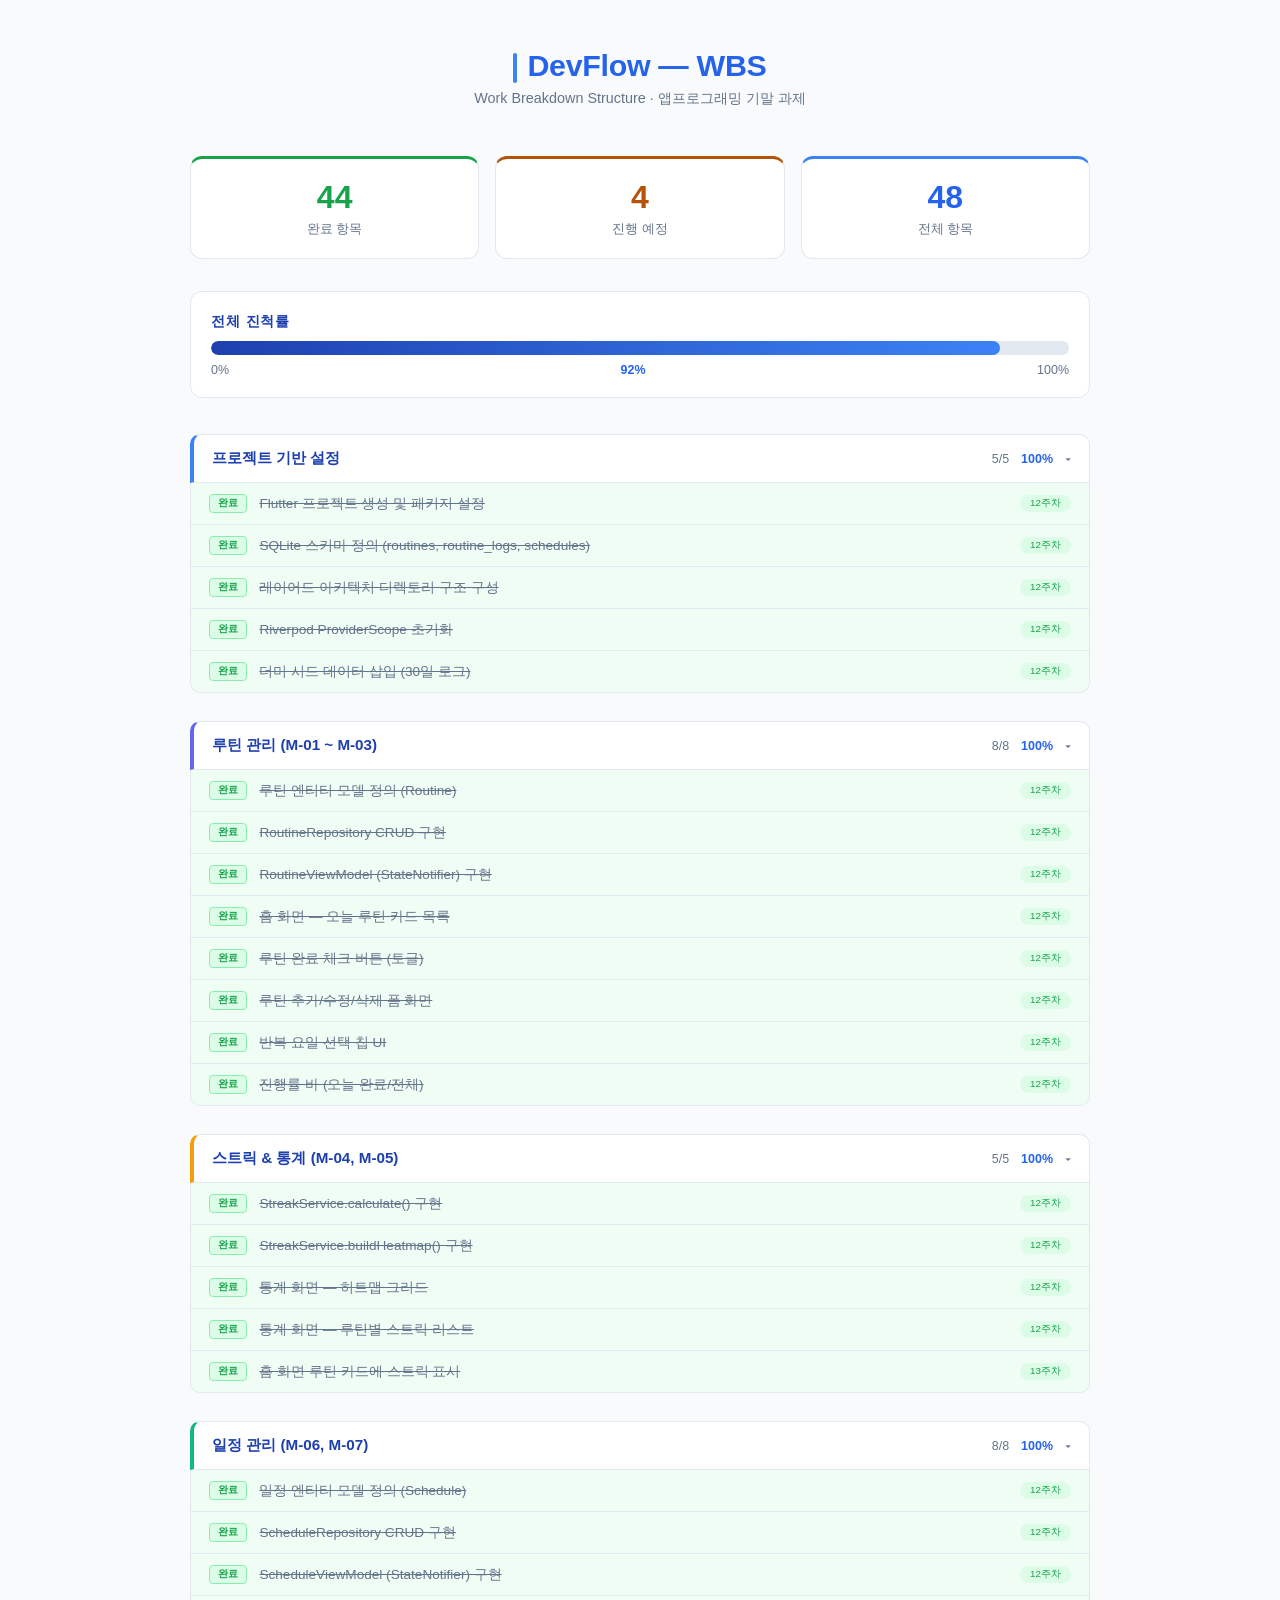
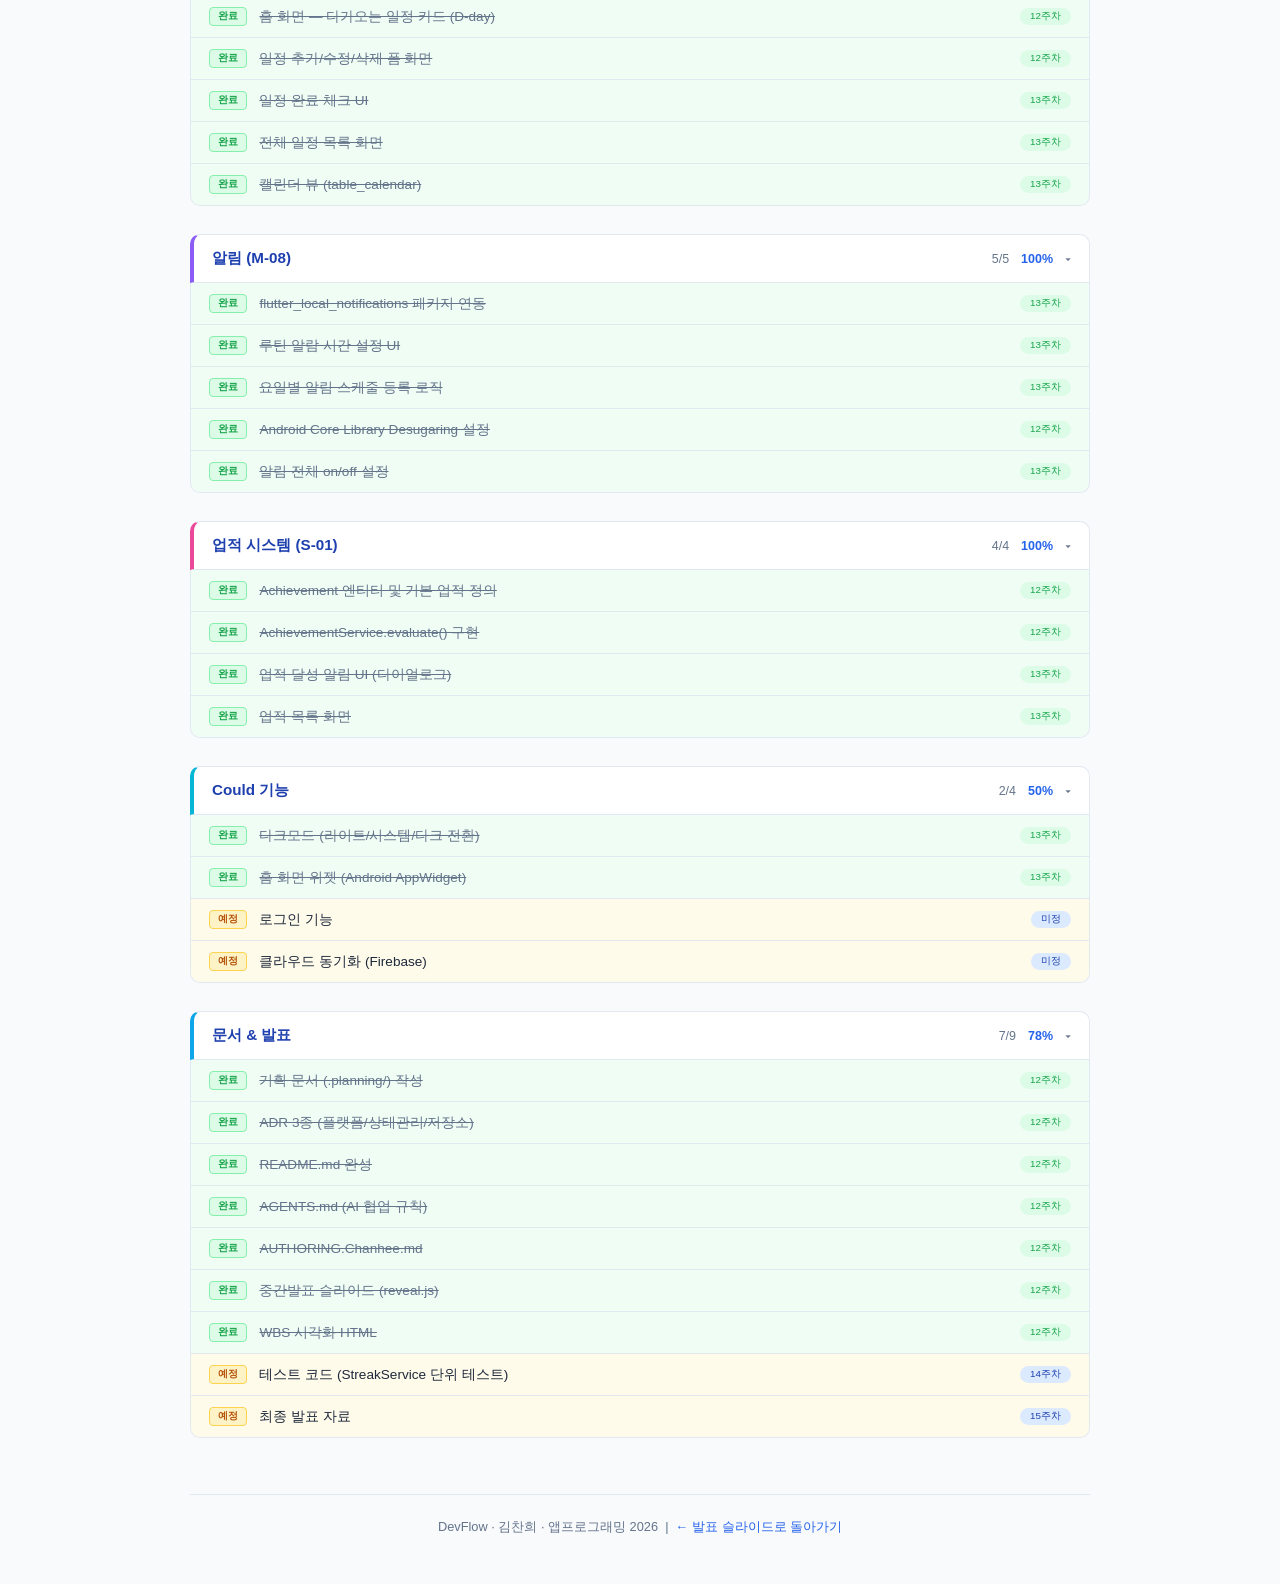
==== wbs.html @ cd8bafc4 "update" ====
<!DOCTYPE html>
<html lang="ko">
<head>
<meta charset="UTF-8">
<meta name="viewport" content="width=device-width, initial-scale=1.0">
<title>DevFlow — WBS</title>
<style>
  :root {
    --primary:      #2563eb;
    --secondary:    #1e40af;
    --accent:       #3b82f6;
    --bg:           #f8fafc;
    --card:         #ffffff;
    --card-border:  #e2e8f0;
    --text:         #1e293b;
    --muted:        #64748b;
    --green:        #16a34a;
    --green-bg:     #dcfce7;
    --green-border: #86efac;
    --amber:        #b45309;
    --amber-bg:     #fef3c7;
    --amber-border: #fcd34d;
  }
  * { box-sizing: border-box; margin: 0; padding: 0; }
  body {
    background: var(--bg);
    color: var(--text);
    font-family: 'Segoe UI', sans-serif;
    padding: 48px 20px;
    min-height: 100vh;
  }
  .container { max-width: 900px; margin: 0 auto; }

  /* 헤더 */
  header { text-align: center; margin-bottom: 48px; }
  header h1 {
    color: var(--primary);
    font-size: 1.9em;
    font-weight: bold;
    letter-spacing: -0.01em;
    margin-bottom: 6px;
  }
  header h1 span {
    display: inline-block;
    width: 4px;
    height: 1em;
    background: var(--accent);
    border-radius: 2px;
    vertical-align: middle;
    margin-right: 10px;
  }
  header p { color: var(--muted); font-size: 0.9em; }

  /* 요약 카드 */
  .summary-bar {
    display: grid;
    grid-template-columns: repeat(3, 1fr);
    gap: 16px;
    margin-bottom: 32px;
  }
  .summary-card {
    background: var(--card);
    border: 1px solid var(--card-border);
    border-radius: 12px;
    padding: 20px;
    text-align: center;
    border-top: 3px solid var(--accent);
  }
  .summary-card.green { border-top-color: var(--green); }
  .summary-card.amber { border-top-color: var(--amber); }
  .summary-card .num { font-size: 2em; font-weight: bold; color: var(--primary); }
  .summary-card.green .num { color: var(--green); }
  .summary-card.amber .num { color: var(--amber); }
  .summary-card .label { color: var(--muted); font-size: 0.82em; margin-top: 4px; }

  /* 전체 진척률 */
  .overall-progress {
    background: var(--card);
    border: 1px solid var(--card-border);
    border-radius: 12px;
    padding: 20px;
    margin-bottom: 36px;
  }
  .overall-progress h3 {
    color: var(--secondary);
    margin-bottom: 10px;
    font-size: 0.9em;
    text-transform: uppercase;
    letter-spacing: 0.06em;
  }
  .progress-bar {
    background: #e2e8f0;
    border-radius: 8px;
    height: 14px;
    overflow: hidden;
  }
  .progress-fill {
    height: 100%;
    border-radius: 8px;
    background: linear-gradient(90deg, var(--secondary), var(--accent));
    transition: width 0.8s ease;
  }
  .progress-label {
    display: flex;
    justify-content: space-between;
    margin-top: 8px;
    font-size: 0.78em;
    color: var(--muted);
  }
  .progress-label #overall-pct { color: var(--primary); font-weight: bold; }

  /* 섹션 */
  .section { margin-bottom: 28px; }
  .section-header {
    display: flex;
    align-items: center;
    justify-content: space-between;
    background: var(--card);
    border: 1px solid var(--card-border);
    border-radius: 10px 10px 0 0;
    border-left: 4px solid var(--accent);
    padding: 13px 18px;
    cursor: pointer;
    user-select: none;
  }
  .section-header:hover { background: #f1f5f9; }
  .section-title { font-weight: bold; font-size: 0.95em; color: var(--secondary); }
  .section-meta { display: flex; align-items: center; gap: 12px; font-size: 0.78em; color: var(--muted); }
  .section-progress { color: var(--primary); font-weight: bold; }
  .chevron { transition: transform 0.2s; color: var(--muted); }
  .section.collapsed .chevron { transform: rotate(-90deg); }

  /* 태스크 목록 */
  .task-list {
    border: 1px solid var(--card-border);
    border-top: none;
    border-radius: 0 0 10px 10px;
    overflow: hidden;
  }
  .section.collapsed .task-list { display: none; }

  .task-item {
    display: flex;
    align-items: center;
    gap: 12px;
    padding: 11px 18px;
    border-bottom: 1px solid var(--card-border);
    font-size: 0.85em;
    background: var(--card);
  }
  .task-item:last-child { border-bottom: none; }
  .task-item.done { background: #f0fdf4; }
  .task-item.todo { background: #fffbeb; }

  /* 상태 배지 */
  .status-badge {
    display: inline-block;
    padding: 2px 8px;
    border-radius: 4px;
    font-size: 0.72em;
    font-weight: bold;
    flex-shrink: 0;
    letter-spacing: 0.02em;
  }
  .status-badge.done {
    background: var(--green-bg);
    color: var(--green);
    border: 1px solid var(--green-border);
  }
  .status-badge.todo {
    background: var(--amber-bg);
    color: var(--amber);
    border: 1px solid var(--amber-border);
  }

  .task-name { flex: 1; color: var(--text); }
  .task-name.done-text { color: var(--muted); text-decoration: line-through; }

  .task-week {
    background: #dbeafe;
    color: var(--secondary);
    border-radius: 10px;
    padding: 2px 10px;
    font-size: 0.72em;
    white-space: nowrap;
    font-weight: 500;
  }
  .task-week.week-past {
    background: var(--green-bg);
    color: var(--green);
  }

  /* 푸터 */
  footer {
    text-align: center;
    margin-top: 56px;
    color: var(--muted);
    font-size: 0.8em;
    padding-top: 24px;
    border-top: 1px solid var(--card-border);
  }
  footer a { color: var(--primary); text-decoration: none; }
  footer a:hover { text-decoration: underline; }
</style>
</head>
<body>
<div class="container">
  <header>
    <h1><span></span>DevFlow — WBS</h1>
    <p>Work Breakdown Structure &middot; 앱프로그래밍 기말 과제</p>
  </header>

  <div class="summary-bar">
    <div class="summary-card green">
      <div class="num" id="done-count">—</div>
      <div class="label">완료 항목</div>
    </div>
    <div class="summary-card amber">
      <div class="num" id="todo-count">—</div>
      <div class="label">진행 예정</div>
    </div>
    <div class="summary-card">
      <div class="num" id="total-count">—</div>
      <div class="label">전체 항목</div>
    </div>
  </div>

  <div class="overall-progress">
    <h3>전체 진척률</h3>
    <div class="progress-bar">
      <div class="progress-fill" id="overall-fill" style="width:0%"></div>
    </div>
    <div class="progress-label">
      <span>0%</span>
      <span id="overall-pct">—</span>
      <span>100%</span>
    </div>
  </div>

  <div id="wbs-root"></div>

  <footer>
    <p>DevFlow &middot; 김찬희 &middot; 앱프로그래밍 2026 &nbsp;|&nbsp;
      <a href="presentation/index.html">&larr; 발표 슬라이드로 돌아가기</a>
    </p>
  </footer>
</div>

<script>
const WBS = [
  {
    id: 'infra',
    title: '프로젝트 기반 설정',
    color: '#3b82f6',
    tasks: [
      { name: 'Flutter 프로젝트 생성 및 패키지 설정', done: true, week: '12주차' },
      { name: 'SQLite 스키마 정의 (routines, routine_logs, schedules)', done: true, week: '12주차' },
      { name: '레이어드 아키텍처 디렉토리 구조 구성', done: true, week: '12주차' },
      { name: 'Riverpod ProviderScope 초기화', done: true, week: '12주차' },
      { name: '더미 시드 데이터 삽입 (30일 로그)', done: true, week: '12주차' },
    ]
  },
  {
    id: 'routine',
    title: '루틴 관리 (M-01 ~ M-03)',
    color: '#6366f1',
    tasks: [
      { name: '루틴 엔티티 모델 정의 (Routine)', done: true, week: '12주차' },
      { name: 'RoutineRepository CRUD 구현', done: true, week: '12주차' },
      { name: 'RoutineViewModel (StateNotifier) 구현', done: true, week: '12주차' },
      { name: '홈 화면 — 오늘 루틴 카드 목록', done: true, week: '12주차' },
      { name: '루틴 완료 체크 버튼 (토글)', done: true, week: '12주차' },
      { name: '루틴 추가/수정/삭제 폼 화면', done: true, week: '12주차' },
      { name: '반복 요일 선택 칩 UI', done: true, week: '12주차' },
      { name: '진행률 바 (오늘 완료/전체)', done: true, week: '12주차' },
    ]
  },
  {
    id: 'streak',
    title: '스트릭 & 통계 (M-04, M-05)',
    color: '#f59e0b',
    tasks: [
      { name: 'StreakService.calculate() 구현', done: true, week: '12주차' },
      { name: 'StreakService.buildHeatmap() 구현', done: true, week: '12주차' },
      { name: '통계 화면 — 히트맵 그리드', done: true, week: '12주차' },
      { name: '통계 화면 — 루틴별 스트릭 리스트', done: true, week: '12주차' },
      { name: '홈 화면 루틴 카드에 스트릭 표시', done: true, week: '13주차' },
    ]
  },
  {
    id: 'schedule',
    title: '일정 관리 (M-06, M-07)',
    color: '#10b981',
    tasks: [
      { name: '일정 엔티티 모델 정의 (Schedule)', done: true, week: '12주차' },
      { name: 'ScheduleRepository CRUD 구현', done: true, week: '12주차' },
      { name: 'ScheduleViewModel (StateNotifier) 구현', done: true, week: '12주차' },
      { name: '홈 화면 — 다가오는 일정 카드 (D-day)', done: true, week: '12주차' },
      { name: '일정 추가/수정/삭제 폼 화면', done: true, week: '12주차' },
      { name: '일정 완료 체크 UI', done: true, week: '13주차' },
      { name: '전체 일정 목록 화면', done: true, week: '13주차' },
      { name: '캘린더 뷰 (table_calendar)', done: true, week: '13주차' },
    ]
  },
  {
    id: 'notification',
    title: '알림 (M-08)',
    color: '#8b5cf6',
    tasks: [
      { name: 'flutter_local_notifications 패키지 연동', done: true, week: '13주차' },
      { name: '루틴 알람 시간 설정 UI', done: true, week: '13주차' },
      { name: '요일별 알림 스케줄 등록 로직', done: true, week: '13주차' },
      { name: 'Android Core Library Desugaring 설정', done: true, week: '12주차' },
      { name: '알림 전체 on/off 설정', done: true, week: '13주차' },
    ]
  },
  {
    id: 'achievement',
    title: '업적 시스템 (S-01)',
    color: '#ec4899',
    tasks: [
      { name: 'Achievement 엔티티 및 기본 업적 정의', done: true, week: '12주차' },
      { name: 'AchievementService.evaluate() 구현', done: true, week: '12주차' },
      { name: '업적 달성 알림 UI (다이얼로그)', done: true, week: '13주차' },
      { name: '업적 목록 화면', done: true, week: '13주차' },
    ]
  },
  {
    id: 'could',
    title: 'Could 기능',
    color: '#06b6d4',
    tasks: [
      { name: '다크모드 (라이트/시스템/다크 전환)', done: true, week: '13주차' },
      { name: '홈 화면 위젯 (Android AppWidget)', done: true, week: '13주차' },
      { name: '로그인 기능', done: false, week: '미정' },
      { name: '클라우드 동기화 (Firebase)', done: false, week: '미정' },
    ]
  },
  {
    id: 'docs',
    title: '문서 & 발표',
    color: '#0ea5e9',
    tasks: [
      { name: '기획 문서 (.planning/) 작성', done: true, week: '12주차' },
      { name: 'ADR 3종 (플랫폼/상태관리/저장소)', done: true, week: '12주차' },
      { name: 'README.md 완성', done: true, week: '12주차' },
      { name: 'AGENTS.md (AI 협업 규칙)', done: true, week: '12주차' },
      { name: 'AUTHORING.Chanhee.md', done: true, week: '12주차' },
      { name: '중간발표 슬라이드 (reveal.js)', done: true, week: '12주차' },
      { name: 'WBS 시각화 HTML', done: true, week: '12주차' },
      { name: '테스트 코드 (StreakService 단위 테스트)', done: false, week: '14주차' },
      { name: '최종 발표 자료', done: false, week: '15주차' },
    ]
  },
];

function renderWBS() {
  const root = document.getElementById('wbs-root');
  let totalDone = 0, totalAll = 0;

  WBS.forEach(section => {
    const done  = section.tasks.filter(t => t.done).length;
    const total = section.tasks.length;
    const pct   = Math.round((done / total) * 100);
    totalDone += done;
    totalAll  += total;

    const el = document.createElement('div');
    el.className = 'section';
    el.innerHTML = `
      <div class="section-header" style="border-left-color:${section.color}" onclick="toggleSection(this)">
        <span class="section-title">${section.title}</span>
        <span class="section-meta">
          <span>${done}/${total}</span>
          <span class="section-progress">${pct}%</span>
          <span class="chevron">&#9662;</span>
        </span>
      </div>
      <div class="task-list">
        ${section.tasks.map(t => `
          <div class="task-item ${t.done ? 'done' : 'todo'}">
            <span class="status-badge ${t.done ? 'done' : 'todo'}">${t.done ? '완료' : '예정'}</span>
            <span class="task-name ${t.done ? 'done-text' : ''}">${t.name}</span>
            <span class="task-week ${t.done ? 'week-past' : ''}">${t.week}</span>
          </div>
        `).join('')}
      </div>
    `;
    root.appendChild(el);
  });

  const pct = Math.round((totalDone / totalAll) * 100);
  document.getElementById('done-count').textContent  = totalDone;
  document.getElementById('todo-count').textContent  = totalAll - totalDone;
  document.getElementById('total-count').textContent = totalAll;
  document.getElementById('overall-fill').style.width = pct + '%';
  document.getElementById('overall-pct').textContent  = pct + '%';
}

function toggleSection(header) {
  header.parentElement.classList.toggle('collapsed');
}

renderWBS();
</script>
</body>
</html>
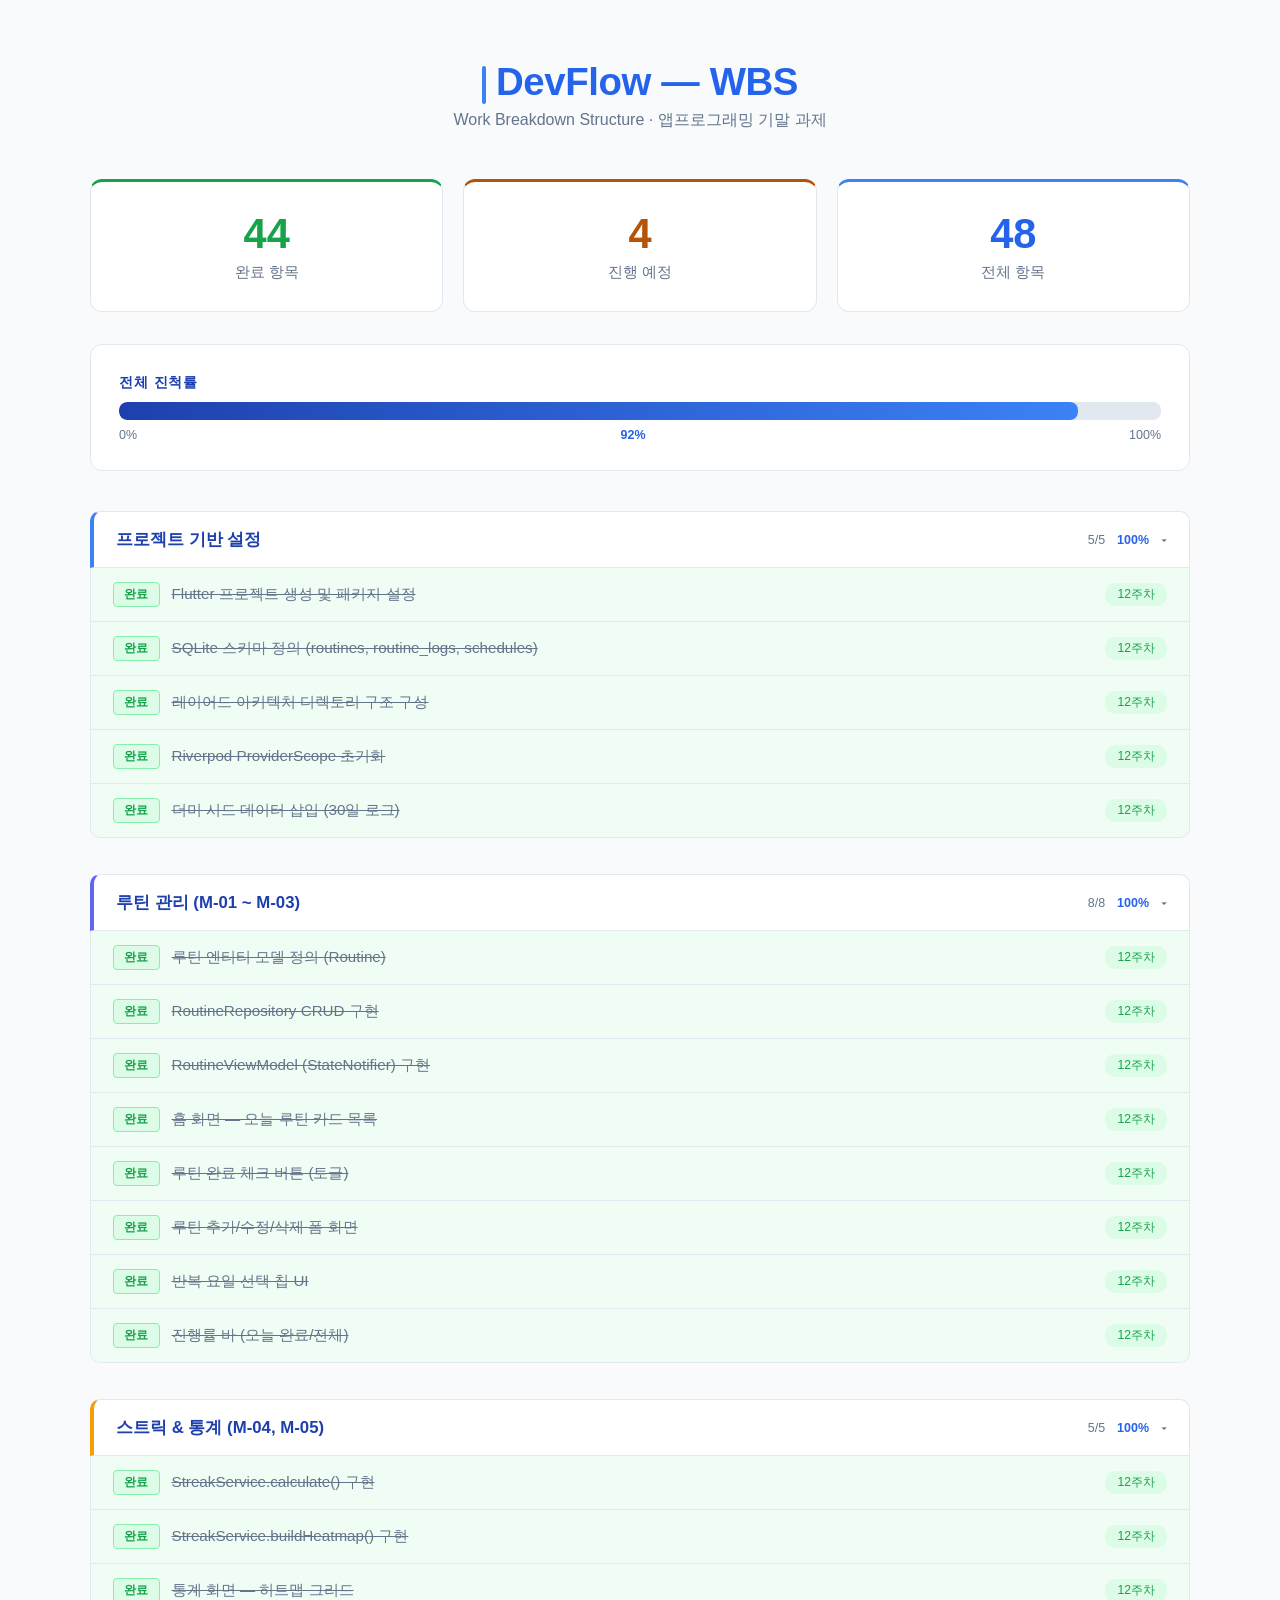
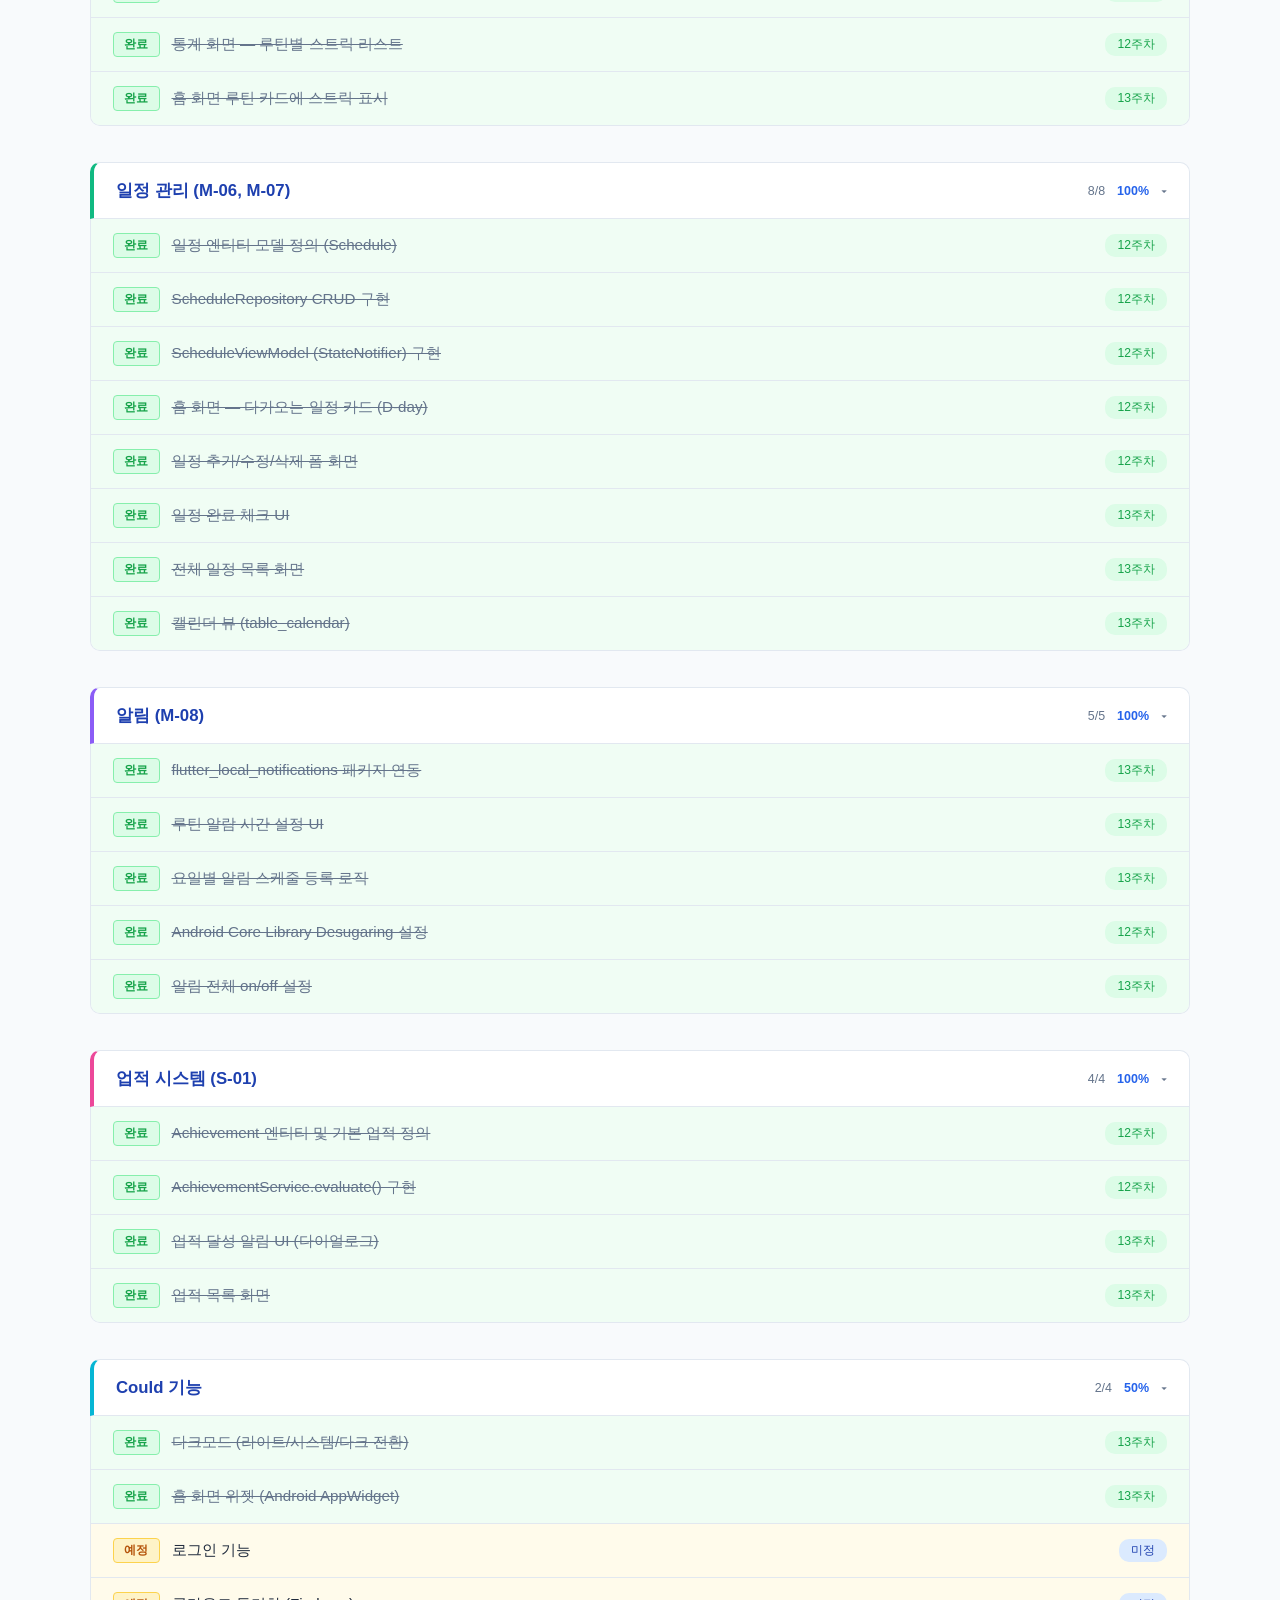
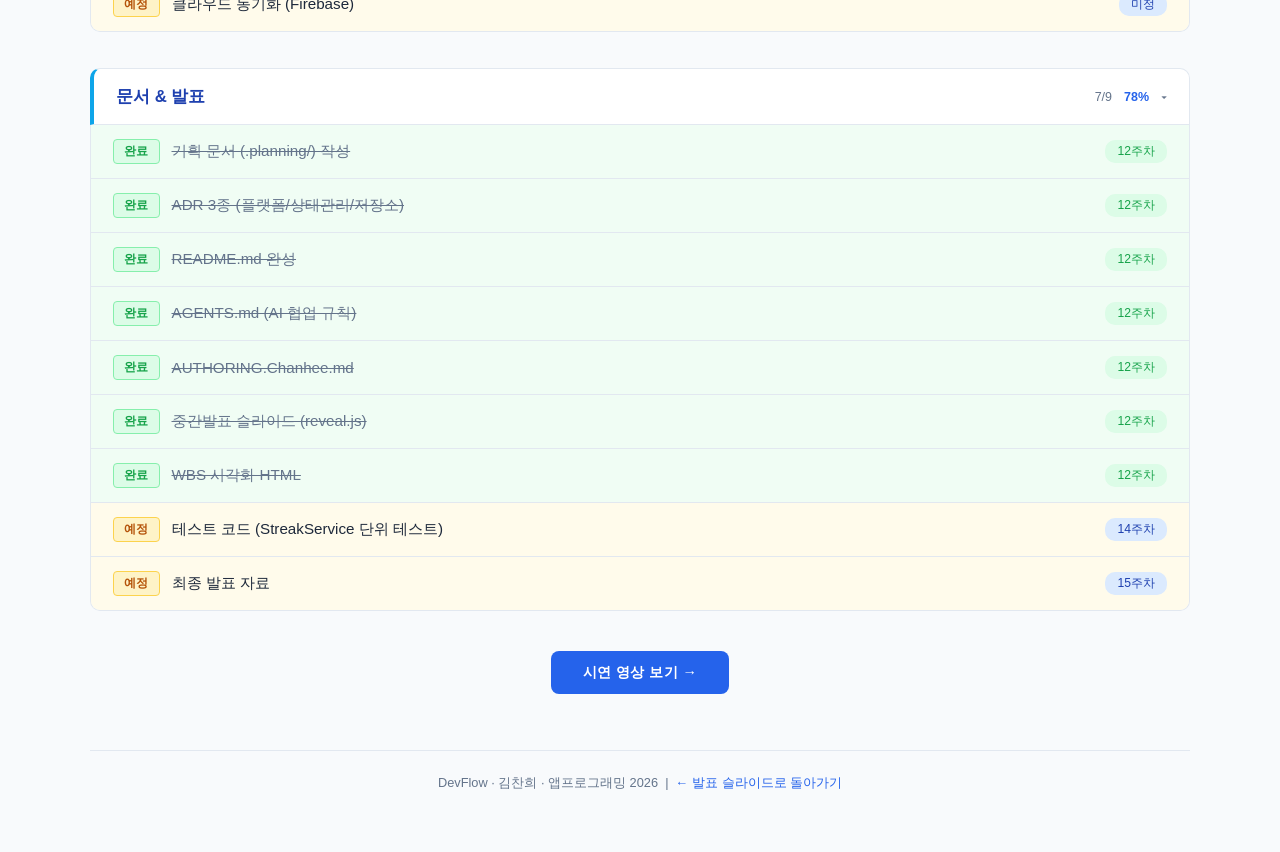
==== commit f601f25d: "." ====
--- a/wbs.html
+++ b/wbs.html
@@ -26,16 +26,16 @@
     background: var(--bg);
     color: var(--text);
     font-family: 'Segoe UI', sans-serif;
-    padding: 48px 20px;
+    padding: 60px 32px;
     min-height: 100vh;
   }
-  .container { max-width: 900px; margin: 0 auto; }
+  .container { max-width: 1100px; margin: 0 auto; }
 
   /* 헤더 */
   header { text-align: center; margin-bottom: 48px; }
   header h1 {
     color: var(--primary);
-    font-size: 1.9em;
+    font-size: 2.4em;
     font-weight: bold;
     letter-spacing: -0.01em;
     margin-bottom: 6px;
@@ -49,37 +49,37 @@
     vertical-align: middle;
     margin-right: 10px;
   }
-  header p { color: var(--muted); font-size: 0.9em; }
+  header p { color: var(--muted); font-size: 1em; }
 
   /* 요약 카드 */
   .summary-bar {
     display: grid;
     grid-template-columns: repeat(3, 1fr);
-    gap: 16px;
+    gap: 20px;
     margin-bottom: 32px;
   }
   .summary-card {
     background: var(--card);
     border: 1px solid var(--card-border);
     border-radius: 12px;
-    padding: 20px;
+    padding: 28px;
     text-align: center;
     border-top: 3px solid var(--accent);
   }
   .summary-card.green { border-top-color: var(--green); }
   .summary-card.amber { border-top-color: var(--amber); }
-  .summary-card .num { font-size: 2em; font-weight: bold; color: var(--primary); }
+  .summary-card .num { font-size: 2.6em; font-weight: bold; color: var(--primary); }
   .summary-card.green .num { color: var(--green); }
   .summary-card.amber .num { color: var(--amber); }
-  .summary-card .label { color: var(--muted); font-size: 0.82em; margin-top: 4px; }
+  .summary-card .label { color: var(--muted); font-size: 0.95em; margin-top: 4px; }
 
   /* 전체 진척률 */
   .overall-progress {
     background: var(--card);
     border: 1px solid var(--card-border);
     border-radius: 12px;
-    padding: 20px;
-    margin-bottom: 36px;
+    padding: 28px;
+    margin-bottom: 40px;
   }
   .overall-progress h3 {
     color: var(--secondary);
@@ -91,7 +91,7 @@
   .progress-bar {
     background: #e2e8f0;
     border-radius: 8px;
-    height: 14px;
+    height: 18px;
     overflow: hidden;
   }
   .progress-fill {
@@ -110,7 +110,7 @@
   .progress-label #overall-pct { color: var(--primary); font-weight: bold; }
 
   /* 섹션 */
-  .section { margin-bottom: 28px; }
+  .section { margin-bottom: 36px; }
   .section-header {
     display: flex;
     align-items: center;
@@ -119,12 +119,12 @@
     border: 1px solid var(--card-border);
     border-radius: 10px 10px 0 0;
     border-left: 4px solid var(--accent);
-    padding: 13px 18px;
+    padding: 16px 22px;
     cursor: pointer;
     user-select: none;
   }
   .section-header:hover { background: #f1f5f9; }
-  .section-title { font-weight: bold; font-size: 0.95em; color: var(--secondary); }
+  .section-title { font-weight: bold; font-size: 1.05em; color: var(--secondary); }
   .section-meta { display: flex; align-items: center; gap: 12px; font-size: 0.78em; color: var(--muted); }
   .section-progress { color: var(--primary); font-weight: bold; }
   .chevron { transition: transform 0.2s; color: var(--muted); }
@@ -143,9 +143,9 @@
     display: flex;
     align-items: center;
     gap: 12px;
-    padding: 11px 18px;
+    padding: 14px 22px;
     border-bottom: 1px solid var(--card-border);
-    font-size: 0.85em;
+    font-size: 0.95em;
     background: var(--card);
   }
   .task-item:last-child { border-bottom: none; }
@@ -155,9 +155,9 @@
   /* 상태 배지 */
   .status-badge {
     display: inline-block;
-    padding: 2px 8px;
+    padding: 3px 10px;
     border-radius: 4px;
-    font-size: 0.72em;
+    font-size: 0.8em;
     font-weight: bold;
     flex-shrink: 0;
     letter-spacing: 0.02em;
@@ -180,8 +180,8 @@
     background: #dbeafe;
     color: var(--secondary);
     border-radius: 10px;
-    padding: 2px 10px;
-    font-size: 0.72em;
+    padding: 3px 12px;
+    font-size: 0.8em;
     white-space: nowrap;
     font-weight: 500;
   }
@@ -239,9 +239,18 @@
 
   <div id="wbs-root"></div>
 
+  <div style="text-align:center; margin-top:40px;">
+    <a href="demo.html"
+       style="display:inline-block; padding:12px 32px; background:#2563eb; color:#fff;
+              border-radius:8px; font-size:0.9em; font-weight:bold; text-decoration:none;
+              letter-spacing:0.03em;">
+      시연 영상 보기 &rarr;
+    </a>
+  </div>
+
   <footer>
     <p>DevFlow &middot; 김찬희 &middot; 앱프로그래밍 2026 &nbsp;|&nbsp;
-      <a href="presentation/index.html">&larr; 발표 슬라이드로 돌아가기</a>
+      <a href="index.html">&larr; 발표 슬라이드로 돌아가기</a>
     </p>
   </footer>
 </div>
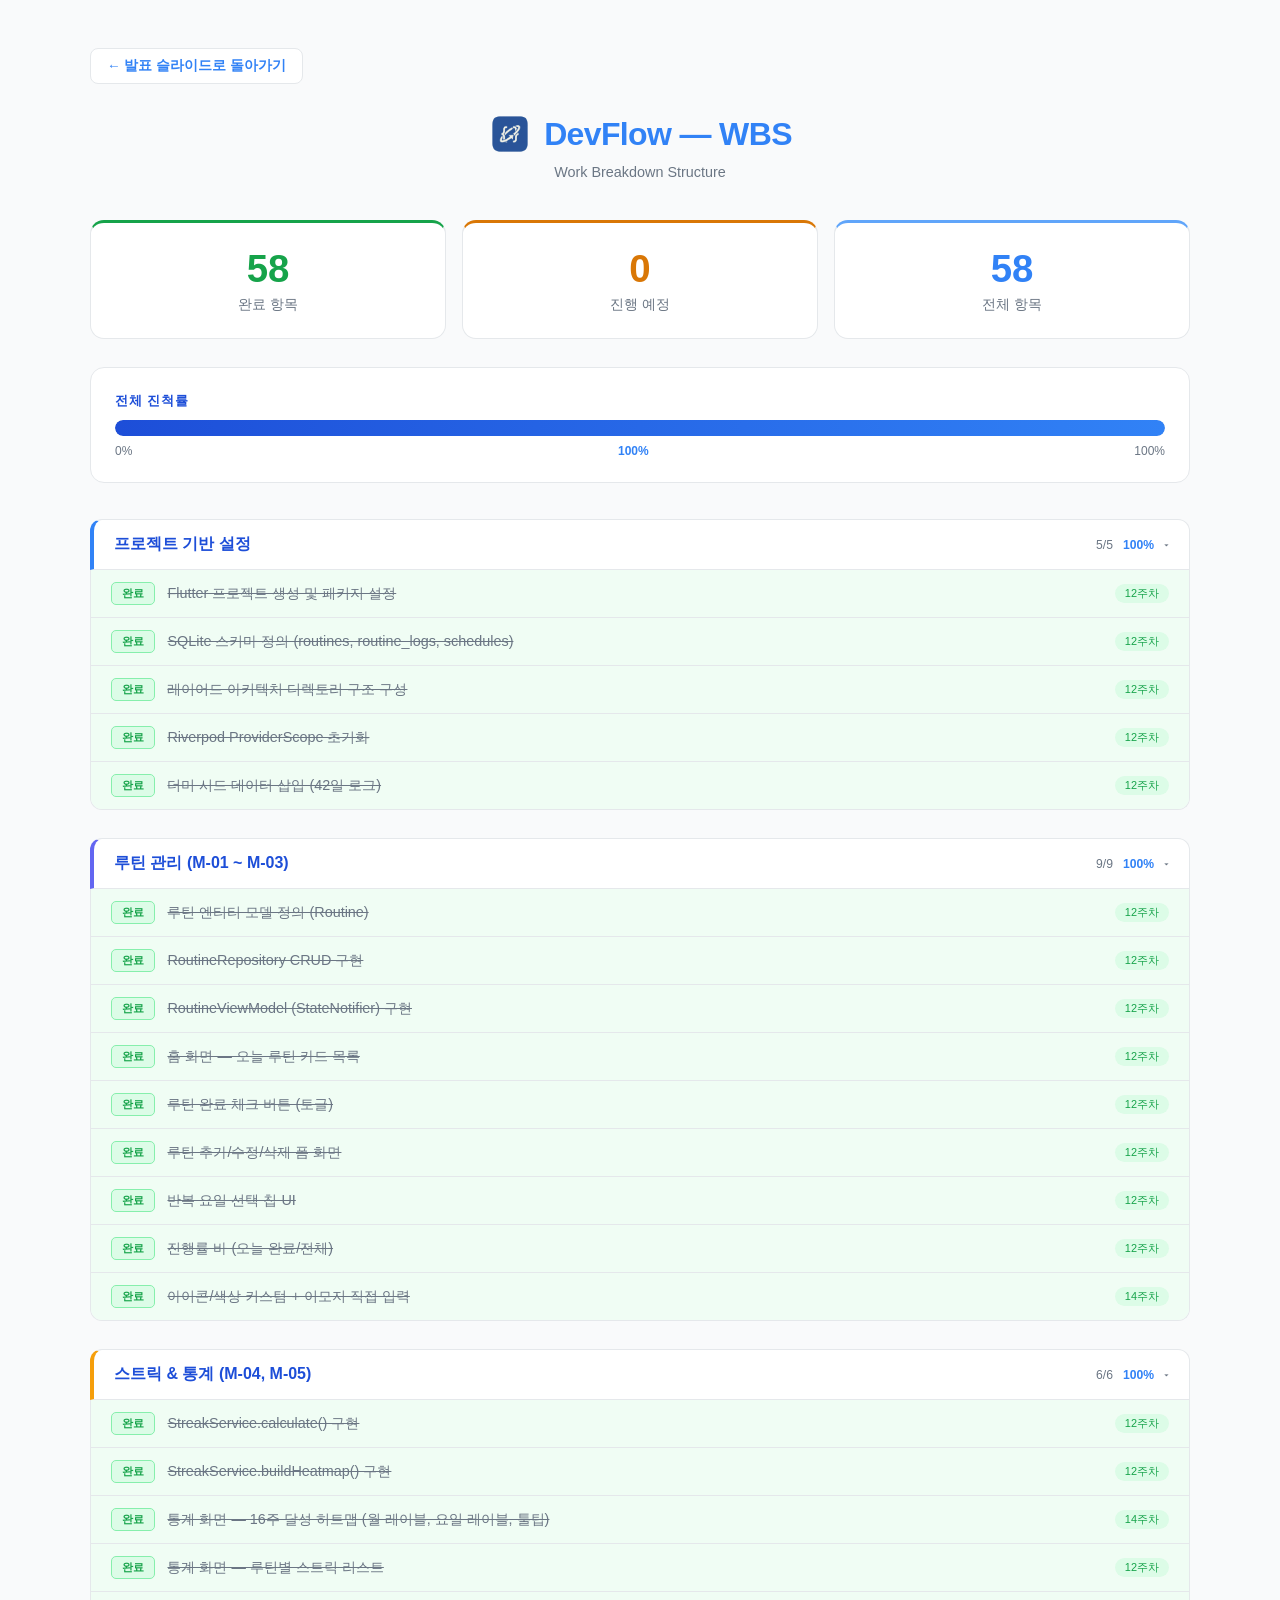
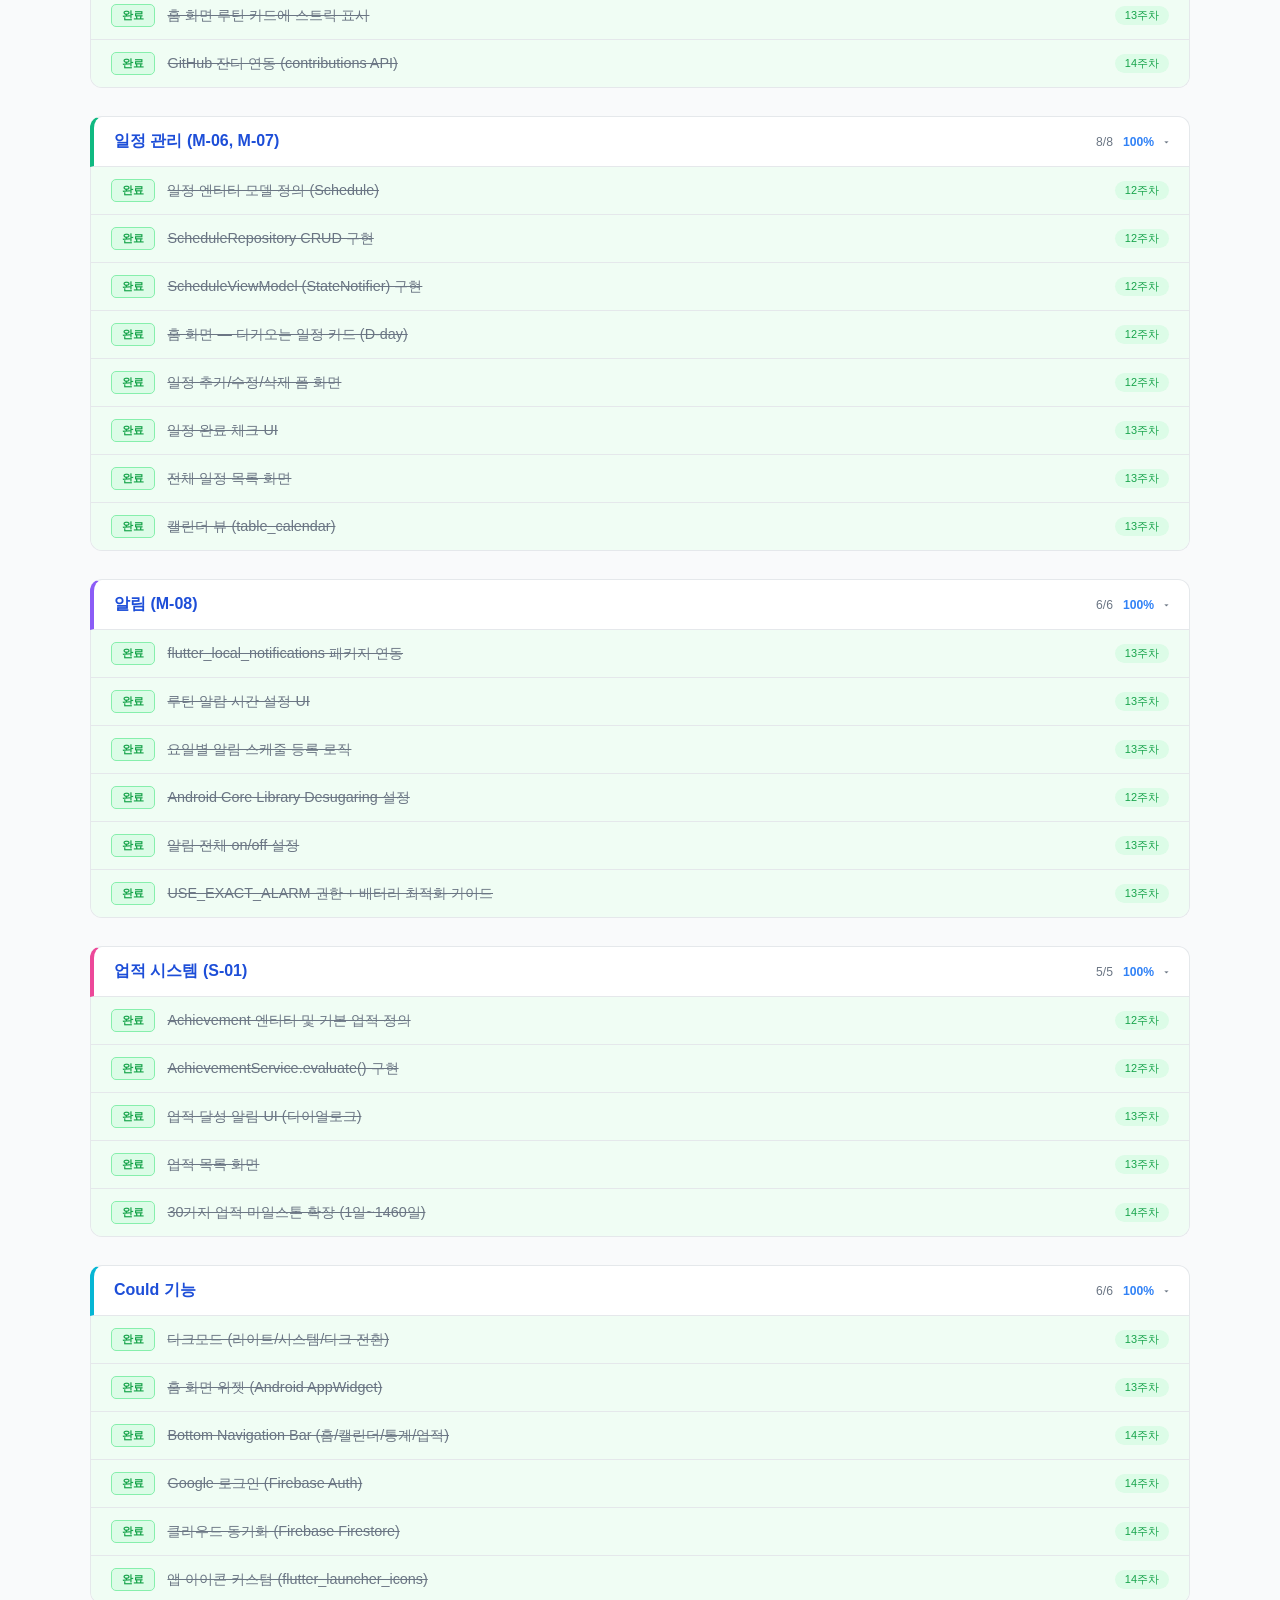
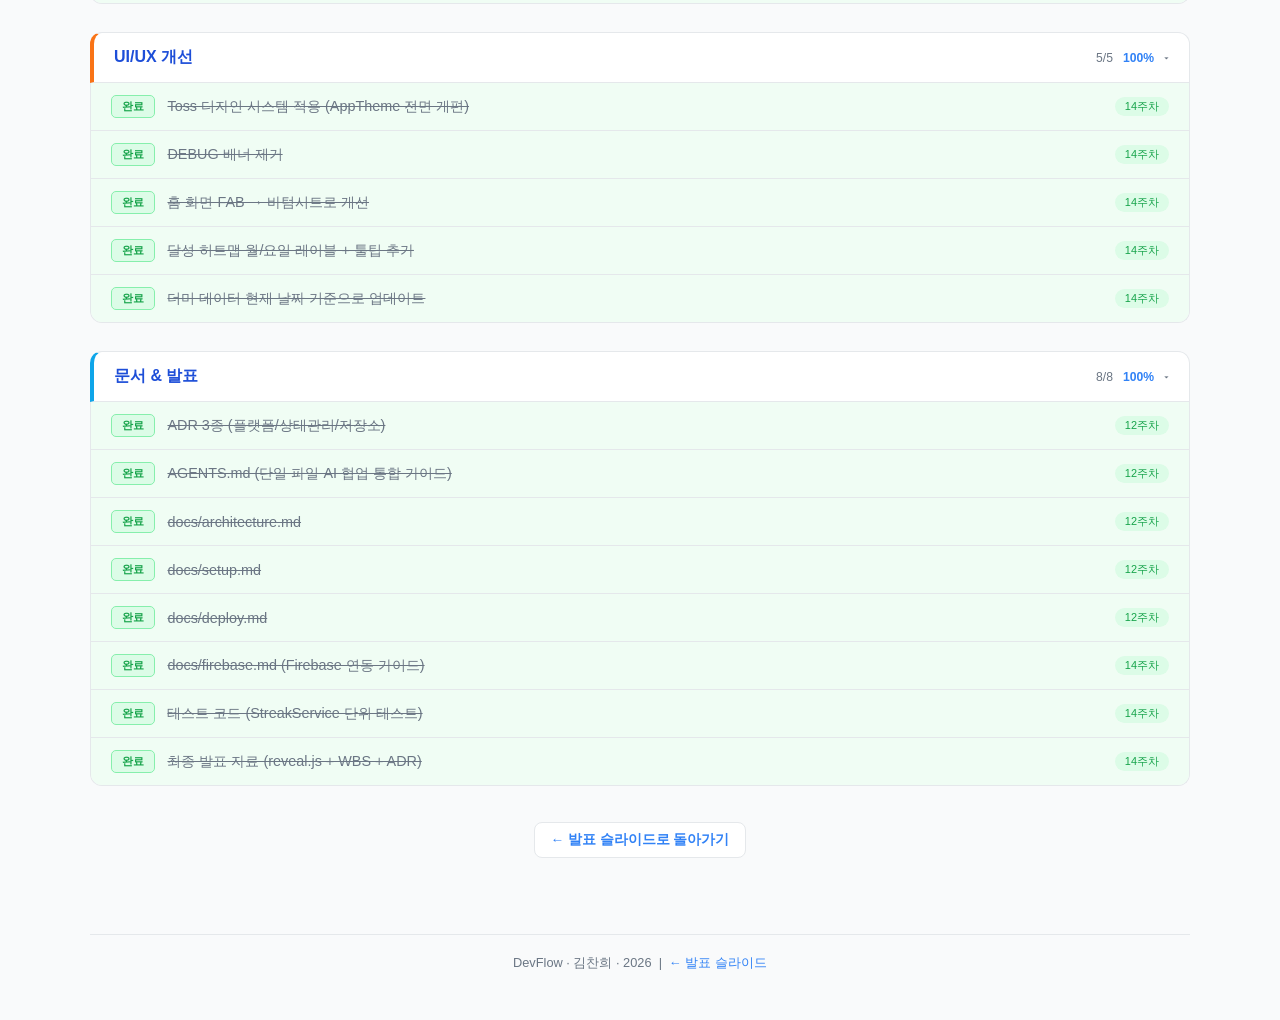
==== commit a587f68f: "기말 발표자료 최종 update" ====
--- a/wbs.html
+++ b/wbs.html
@@ -6,135 +6,149 @@
 <title>DevFlow — WBS</title>
 <style>
   :root {
-    --primary:      #2563eb;
-    --secondary:    #1e40af;
-    --accent:       #3b82f6;
-    --bg:           #f8fafc;
+    --primary:      #3182F6;
+    --secondary:    #1D4ED8;
+    --accent:       #60A5FA;
+    --bg:           #F9FAFB;
     --card:         #ffffff;
-    --card-border:  #e2e8f0;
-    --text:         #1e293b;
-    --muted:        #64748b;
-    --green:        #16a34a;
-    --green-bg:     #dcfce7;
-    --green-border: #86efac;
-    --amber:        #b45309;
-    --amber-bg:     #fef3c7;
-    --amber-border: #fcd34d;
+    --card-border:  #E5E8EB;
+    --text:         #191F28;
+    --muted:        #6B7684;
+    --green:        #16A34A;
+    --green-bg:     #DCFCE7;
+    --green-border: #86EFAC;
+    --amber:        #D97706;
+    --amber-bg:     #FEF3C7;
+    --amber-border: #FCD34D;
   }
   * { box-sizing: border-box; margin: 0; padding: 0; }
   body {
     background: var(--bg);
     color: var(--text);
-    font-family: 'Segoe UI', sans-serif;
-    padding: 60px 32px;
+    font-family: 'Pretendard', 'Segoe UI', -apple-system, sans-serif;
+    padding: 48px 32px;
     min-height: 100vh;
   }
+  @import url('https://cdn.jsdelivr.net/gh/orioncactus/pretendard/dist/web/static/pretendard.css');
   .container { max-width: 1100px; margin: 0 auto; }
 
+  /* 뒤로 가기 */
+  .back-btn {
+    display: inline-flex;
+    align-items: center;
+    gap: 6px;
+    background: white;
+    border: 1px solid var(--card-border);
+    border-radius: 8px;
+    padding: 8px 16px;
+    font-size: 0.85em;
+    font-weight: 600;
+    color: var(--primary);
+    text-decoration: none;
+    margin-bottom: 28px;
+    cursor: pointer;
+    transition: background 0.15s;
+  }
+  .back-btn:hover { background: #EFF6FF; }
+
   /* 헤더 */
-  header { text-align: center; margin-bottom: 48px; }
-  header h1 {
-    color: var(--primary);
-    font-size: 2.4em;
-    font-weight: bold;
-    letter-spacing: -0.01em;
-    margin-bottom: 6px;
-  }
-  header h1 span {
-    display: inline-block;
-    width: 4px;
-    height: 1em;
-    background: var(--accent);
-    border-radius: 2px;
-    vertical-align: middle;
-    margin-right: 10px;
-  }
-  header p { color: var(--muted); font-size: 1em; }
+  header { text-align: center; margin-bottom: 40px; }
+  header .logo {
+    display: flex;
+    align-items: center;
+    justify-content: center;
+    gap: 12px;
+    margin-bottom: 8px;
+  }
+  header .logo img { width: 44px; height: 44px; border-radius: 12px; }
+  header h1 { color: var(--primary); font-size: 2em; font-weight: 800; letter-spacing: -0.02em; }
+  header p { color: var(--muted); font-size: 0.9em; margin-top: 4px; }
 
   /* 요약 카드 */
   .summary-bar {
     display: grid;
     grid-template-columns: repeat(3, 1fr);
-    gap: 20px;
-    margin-bottom: 32px;
+    gap: 16px;
+    margin-bottom: 28px;
   }
   .summary-card {
     background: var(--card);
     border: 1px solid var(--card-border);
-    border-radius: 12px;
-    padding: 28px;
+    border-radius: 14px;
+    padding: 24px;
     text-align: center;
     border-top: 3px solid var(--accent);
   }
   .summary-card.green { border-top-color: var(--green); }
   .summary-card.amber { border-top-color: var(--amber); }
-  .summary-card .num { font-size: 2.6em; font-weight: bold; color: var(--primary); }
+  .summary-card .num { font-size: 2.4em; font-weight: 800; color: var(--primary); }
   .summary-card.green .num { color: var(--green); }
   .summary-card.amber .num { color: var(--amber); }
-  .summary-card .label { color: var(--muted); font-size: 0.95em; margin-top: 4px; }
-
-  /* 전체 진척률 */
+  .summary-card .label { color: var(--muted); font-size: 0.88em; margin-top: 4px; }
+
+  /* 진척률 */
   .overall-progress {
     background: var(--card);
     border: 1px solid var(--card-border);
-    border-radius: 12px;
-    padding: 28px;
-    margin-bottom: 40px;
+    border-radius: 14px;
+    padding: 24px;
+    margin-bottom: 36px;
   }
   .overall-progress h3 {
     color: var(--secondary);
     margin-bottom: 10px;
-    font-size: 0.9em;
+    font-size: 0.82em;
     text-transform: uppercase;
-    letter-spacing: 0.06em;
+    letter-spacing: 0.07em;
   }
   .progress-bar {
-    background: #e2e8f0;
+    background: #E5E8EB;
     border-radius: 8px;
-    height: 18px;
+    height: 16px;
     overflow: hidden;
   }
   .progress-fill {
     height: 100%;
     border-radius: 8px;
-    background: linear-gradient(90deg, var(--secondary), var(--accent));
+    background: linear-gradient(90deg, var(--secondary), var(--primary));
     transition: width 0.8s ease;
   }
   .progress-label {
     display: flex;
     justify-content: space-between;
     margin-top: 8px;
-    font-size: 0.78em;
+    font-size: 0.75em;
     color: var(--muted);
   }
-  .progress-label #overall-pct { color: var(--primary); font-weight: bold; }
+  #overall-pct { color: var(--primary); font-weight: 700; }
 
   /* 섹션 */
-  .section { margin-bottom: 36px; }
+  .section { margin-bottom: 28px; }
   .section-header {
     display: flex;
     align-items: center;
     justify-content: space-between;
     background: var(--card);
     border: 1px solid var(--card-border);
-    border-radius: 10px 10px 0 0;
+    border-radius: 12px 12px 0 0;
     border-left: 4px solid var(--accent);
-    padding: 16px 22px;
+    padding: 14px 20px;
     cursor: pointer;
     user-select: none;
-  }
-  .section-header:hover { background: #f1f5f9; }
-  .section-title { font-weight: bold; font-size: 1.05em; color: var(--secondary); }
-  .section-meta { display: flex; align-items: center; gap: 12px; font-size: 0.78em; color: var(--muted); }
-  .section-progress { color: var(--primary); font-weight: bold; }
-  .chevron { transition: transform 0.2s; color: var(--muted); }
+    transition: background 0.15s;
+  }
+  .section-header:hover { background: #F1F5F9; }
+  .section-title { font-weight: 700; font-size: 1em; color: var(--secondary); }
+  .section-meta { display: flex; align-items: center; gap: 10px; font-size: 0.76em; color: var(--muted); }
+  .section-pct { color: var(--primary); font-weight: 700; }
+  .chevron { transition: transform 0.2s; color: var(--muted); font-size: 0.8em; }
   .section.collapsed .chevron { transform: rotate(-90deg); }
 
   /* 태스크 목록 */
   .task-list {
     border: 1px solid var(--card-border);
     border-top: none;
-    border-radius: 0 0 10px 10px;
+    border-radius: 0 0 12px 12px;
     overflow: hidden;
   }
   .section.collapsed .task-list { display: none; }
@@ -143,31 +157,31 @@
     display: flex;
     align-items: center;
     gap: 12px;
-    padding: 14px 22px;
+    padding: 12px 20px;
     border-bottom: 1px solid var(--card-border);
-    font-size: 0.95em;
     background: var(--card);
+    font-size: 0.9em;
   }
   .task-item:last-child { border-bottom: none; }
-  .task-item.done { background: #f0fdf4; }
-  .task-item.todo { background: #fffbeb; }
+  .task-item.done { background: #F0FDF4; }
+  .task-item.todo { background: #FFFBEB; }
 
   /* 상태 배지 */
-  .status-badge {
+  .badge {
     display: inline-block;
     padding: 3px 10px;
-    border-radius: 4px;
-    font-size: 0.8em;
-    font-weight: bold;
+    border-radius: 5px;
+    font-size: 0.76em;
+    font-weight: 700;
     flex-shrink: 0;
     letter-spacing: 0.02em;
   }
-  .status-badge.done {
+  .badge.done {
     background: var(--green-bg);
     color: var(--green);
     border: 1px solid var(--green-border);
   }
-  .status-badge.todo {
+  .badge.todo {
     background: var(--amber-bg);
     color: var(--amber);
     border: 1px solid var(--amber-border);
@@ -177,26 +191,23 @@
   .task-name.done-text { color: var(--muted); text-decoration: line-through; }
 
   .task-week {
-    background: #dbeafe;
+    background: #DBEAFE;
     color: var(--secondary);
     border-radius: 10px;
-    padding: 3px 12px;
-    font-size: 0.8em;
+    padding: 2px 10px;
+    font-size: 0.76em;
     white-space: nowrap;
     font-weight: 500;
   }
-  .task-week.week-past {
-    background: var(--green-bg);
-    color: var(--green);
-  }
+  .task-week.past { background: var(--green-bg); color: var(--green); }
 
   /* 푸터 */
   footer {
     text-align: center;
-    margin-top: 56px;
+    margin-top: 48px;
     color: var(--muted);
     font-size: 0.8em;
-    padding-top: 24px;
+    padding-top: 20px;
     border-top: 1px solid var(--card-border);
   }
   footer a { color: var(--primary); text-decoration: none; }
@@ -205,9 +216,15 @@
 </head>
 <body>
 <div class="container">
+
+  <a class="back-btn" href="index.html">&#8592; 발표 슬라이드로 돌아가기</a>
+
   <header>
-    <h1><span></span>DevFlow — WBS</h1>
-    <p>Work Breakdown Structure &middot; 앱프로그래밍 기말 과제</p>
+    <div class="logo">
+      <img src="devflow_icon.png" alt="DevFlow">
+      <h1>DevFlow — WBS</h1>
+    </div>
+    <p>Work Breakdown Structure</p>
   </header>
 
   <div class="summary-bar">
@@ -239,18 +256,13 @@
 
   <div id="wbs-root"></div>
 
-  <div style="text-align:center; margin-top:40px;">
-    <a href="demo.html"
-       style="display:inline-block; padding:12px 32px; background:#2563eb; color:#fff;
-              border-radius:8px; font-size:0.9em; font-weight:bold; text-decoration:none;
-              letter-spacing:0.03em;">
-      시연 영상 보기 &rarr;
-    </a>
+  <div style="text-align:center;margin-top:36px">
+    <a class="back-btn" href="index.html" style="display:inline-flex">&#8592; 발표 슬라이드로 돌아가기</a>
   </div>
 
   <footer>
-    <p>DevFlow &middot; 김찬희 &middot; 앱프로그래밍 2026 &nbsp;|&nbsp;
-      <a href="index.html">&larr; 발표 슬라이드로 돌아가기</a>
+    <p>DevFlow &middot; 김찬희 &middot; 2026 &nbsp;|&nbsp;
+      <a href="index.html">&#8592; 발표 슬라이드</a>
     </p>
   </footer>
 </div>
@@ -260,19 +272,19 @@
   {
     id: 'infra',
     title: '프로젝트 기반 설정',
-    color: '#3b82f6',
+    color: '#3182F6',
     tasks: [
       { name: 'Flutter 프로젝트 생성 및 패키지 설정', done: true, week: '12주차' },
       { name: 'SQLite 스키마 정의 (routines, routine_logs, schedules)', done: true, week: '12주차' },
       { name: '레이어드 아키텍처 디렉토리 구조 구성', done: true, week: '12주차' },
       { name: 'Riverpod ProviderScope 초기화', done: true, week: '12주차' },
-      { name: '더미 시드 데이터 삽입 (30일 로그)', done: true, week: '12주차' },
+      { name: '더미 시드 데이터 삽입 (42일 로그)', done: true, week: '12주차' },
     ]
   },
   {
     id: 'routine',
     title: '루틴 관리 (M-01 ~ M-03)',
-    color: '#6366f1',
+    color: '#6366F1',
     tasks: [
       { name: '루틴 엔티티 모델 정의 (Routine)', done: true, week: '12주차' },
       { name: 'RoutineRepository CRUD 구현', done: true, week: '12주차' },
@@ -282,24 +294,26 @@
       { name: '루틴 추가/수정/삭제 폼 화면', done: true, week: '12주차' },
       { name: '반복 요일 선택 칩 UI', done: true, week: '12주차' },
       { name: '진행률 바 (오늘 완료/전체)', done: true, week: '12주차' },
+      { name: '아이콘/색상 커스텀 + 이모지 직접 입력', done: true, week: '14주차' },
     ]
   },
   {
     id: 'streak',
     title: '스트릭 & 통계 (M-04, M-05)',
-    color: '#f59e0b',
+    color: '#F59E0B',
     tasks: [
       { name: 'StreakService.calculate() 구현', done: true, week: '12주차' },
       { name: 'StreakService.buildHeatmap() 구현', done: true, week: '12주차' },
-      { name: '통계 화면 — 히트맵 그리드', done: true, week: '12주차' },
+      { name: '통계 화면 — 16주 달성 히트맵 (월 레이블, 요일 레이블, 툴팁)', done: true, week: '14주차' },
       { name: '통계 화면 — 루틴별 스트릭 리스트', done: true, week: '12주차' },
       { name: '홈 화면 루틴 카드에 스트릭 표시', done: true, week: '13주차' },
+      { name: 'GitHub 잔디 연동 (contributions API)', done: true, week: '14주차' },
     ]
   },
   {
     id: 'schedule',
     title: '일정 관리 (M-06, M-07)',
-    color: '#10b981',
+    color: '#10B981',
     tasks: [
       { name: '일정 엔티티 모델 정의 (Schedule)', done: true, week: '12주차' },
       { name: 'ScheduleRepository CRUD 구현', done: true, week: '12주차' },
@@ -314,51 +328,66 @@
   {
     id: 'notification',
     title: '알림 (M-08)',
-    color: '#8b5cf6',
+    color: '#8B5CF6',
     tasks: [
       { name: 'flutter_local_notifications 패키지 연동', done: true, week: '13주차' },
       { name: '루틴 알람 시간 설정 UI', done: true, week: '13주차' },
       { name: '요일별 알림 스케줄 등록 로직', done: true, week: '13주차' },
       { name: 'Android Core Library Desugaring 설정', done: true, week: '12주차' },
       { name: '알림 전체 on/off 설정', done: true, week: '13주차' },
+      { name: 'USE_EXACT_ALARM 권한 + 배터리 최적화 가이드', done: true, week: '13주차' },
     ]
   },
   {
     id: 'achievement',
     title: '업적 시스템 (S-01)',
-    color: '#ec4899',
+    color: '#EC4899',
     tasks: [
       { name: 'Achievement 엔티티 및 기본 업적 정의', done: true, week: '12주차' },
       { name: 'AchievementService.evaluate() 구현', done: true, week: '12주차' },
       { name: '업적 달성 알림 UI (다이얼로그)', done: true, week: '13주차' },
       { name: '업적 목록 화면', done: true, week: '13주차' },
+      { name: '30가지 업적 마일스톤 확장 (1일~1460일)', done: true, week: '14주차' },
     ]
   },
   {
     id: 'could',
     title: 'Could 기능',
-    color: '#06b6d4',
+    color: '#06B6D4',
     tasks: [
       { name: '다크모드 (라이트/시스템/다크 전환)', done: true, week: '13주차' },
       { name: '홈 화면 위젯 (Android AppWidget)', done: true, week: '13주차' },
-      { name: '로그인 기능', done: false, week: '미정' },
-      { name: '클라우드 동기화 (Firebase)', done: false, week: '미정' },
+      { name: 'Bottom Navigation Bar (홈/캘린더/통계/업적)', done: true, week: '14주차' },
+      { name: 'Google 로그인 (Firebase Auth)', done: true, week: '14주차' },
+      { name: '클라우드 동기화 (Firebase Firestore)', done: true, week: '14주차' },
+      { name: '앱 아이콘 커스텀 (flutter_launcher_icons)', done: true, week: '14주차' },
+    ]
+  },
+  {
+    id: 'ui',
+    title: 'UI/UX 개선',
+    color: '#F97316',
+    tasks: [
+      { name: 'Toss 디자인 시스템 적용 (AppTheme 전면 개편)', done: true, week: '14주차' },
+      { name: 'DEBUG 배너 제거', done: true, week: '14주차' },
+      { name: '홈 화면 FAB → 바텀시트로 개선', done: true, week: '14주차' },
+      { name: '달성 히트맵 월/요일 레이블 + 툴팁 추가', done: true, week: '14주차' },
+      { name: '더미 데이터 현재 날짜 기준으로 업데이트', done: true, week: '14주차' },
     ]
   },
   {
     id: 'docs',
     title: '문서 & 발표',
-    color: '#0ea5e9',
-    tasks: [
-      { name: '기획 문서 (.planning/) 작성', done: true, week: '12주차' },
+    color: '#0EA5E9',
+    tasks: [
       { name: 'ADR 3종 (플랫폼/상태관리/저장소)', done: true, week: '12주차' },
-      { name: 'README.md 완성', done: true, week: '12주차' },
-      { name: 'AGENTS.md (AI 협업 규칙)', done: true, week: '12주차' },
-      { name: 'AUTHORING.Chanhee.md', done: true, week: '12주차' },
-      { name: '중간발표 슬라이드 (reveal.js)', done: true, week: '12주차' },
-      { name: 'WBS 시각화 HTML', done: true, week: '12주차' },
-      { name: '테스트 코드 (StreakService 단위 테스트)', done: false, week: '14주차' },
-      { name: '최종 발표 자료', done: false, week: '15주차' },
+      { name: 'AGENTS.md (단일 파일 AI 협업 통합 가이드)', done: true, week: '12주차' },
+      { name: 'docs/architecture.md', done: true, week: '12주차' },
+      { name: 'docs/setup.md', done: true, week: '12주차' },
+      { name: 'docs/deploy.md', done: true, week: '12주차' },
+      { name: 'docs/firebase.md (Firebase 연동 가이드)', done: true, week: '14주차' },
+      { name: '테스트 코드 (StreakService 단위 테스트)', done: true, week: '14주차' },
+      { name: '최종 발표 자료 (reveal.js + WBS + ADR)', done: true, week: '14주차' },
     ]
   },
 ];
@@ -377,20 +406,20 @@
     const el = document.createElement('div');
     el.className = 'section';
     el.innerHTML = `
-      <div class="section-header" style="border-left-color:${section.color}" onclick="toggleSection(this)">
+      <div class="section-header" style="border-left-color:${section.color}" onclick="toggle(this)">
         <span class="section-title">${section.title}</span>
         <span class="section-meta">
           <span>${done}/${total}</span>
-          <span class="section-progress">${pct}%</span>
+          <span class="section-pct">${pct}%</span>
           <span class="chevron">&#9662;</span>
         </span>
       </div>
       <div class="task-list">
         ${section.tasks.map(t => `
           <div class="task-item ${t.done ? 'done' : 'todo'}">
-            <span class="status-badge ${t.done ? 'done' : 'todo'}">${t.done ? '완료' : '예정'}</span>
+            <span class="badge ${t.done ? 'done' : 'todo'}">${t.done ? '완료' : '예정'}</span>
             <span class="task-name ${t.done ? 'done-text' : ''}">${t.name}</span>
-            <span class="task-week ${t.done ? 'week-past' : ''}">${t.week}</span>
+            <span class="task-week ${t.done ? 'past' : ''}">${t.week}</span>
           </div>
         `).join('')}
       </div>
@@ -406,7 +435,7 @@
   document.getElementById('overall-pct').textContent  = pct + '%';
 }
 
-function toggleSection(header) {
+function toggle(header) {
   header.parentElement.classList.toggle('collapsed');
 }
 
